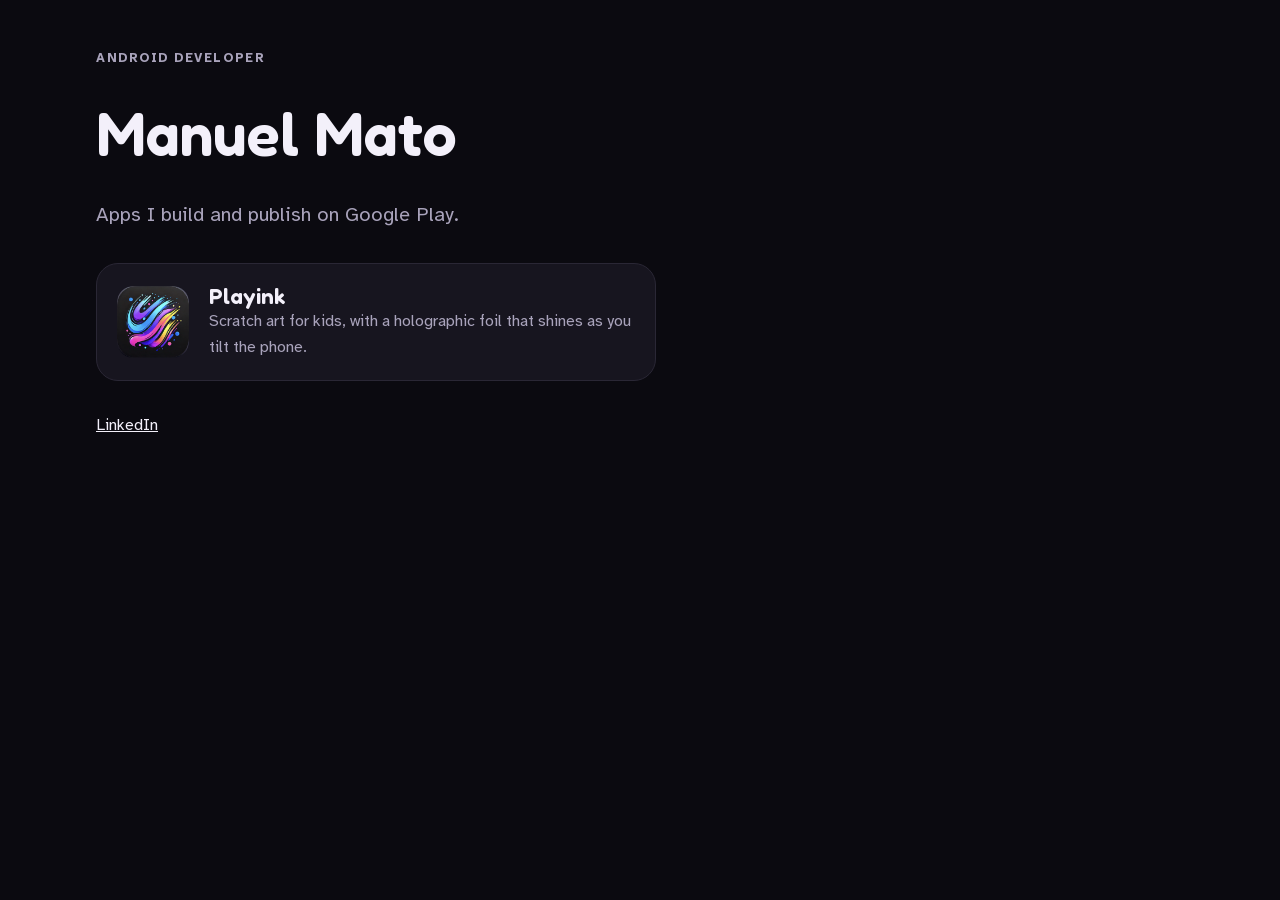
==== index.html @ 993fe649 "Add the Playink page in English and Spanish, and a short home page Co-Authored-By: Claude Opus 5.5 <" ====
<!doctype html>
<html lang="en">
<head>
<meta charset="utf-8">
<meta name="viewport" content="width=device-width, initial-scale=1, viewport-fit=cover">
<title>Manuel Mato</title>
<meta name="description" content="Android apps by Manuel Mato.">
<link rel="canonical" href="https://mnlmato.github.io/">
<meta name="theme-color" content="#0b0a10">
<link rel="icon" type="image/png" href="/playink/assets/img/icon-64.png">
<link rel="preload" href="/playink/assets/fonts/fredoka-600.woff2" as="font" type="font/woff2" crossorigin>
<link rel="stylesheet" href="/playink/assets/playink.css">
</head>
<body>
<main class="wrap home">
  <p class="eyebrow">Android developer</p>
  <h1>Manuel Mato</h1>
  <p class="lede">Apps I build and publish on Google Play.</p>
  <a class="project" href="/playink/">
    <img src="/playink/assets/img/icon-256.png" alt="" width="72" height="72">
    <div><h2>Playink</h2><p>Scratch art for kids, with a holographic foil that shines as you tilt the phone.</p></div>
  </a>
  <p><a href="https://www.linkedin.com/in/manuelmatomarino">LinkedIn</a></p>
</main>
</body>
</html>
---- playink/assets/playink.css ----
/* Playink site. A black scratch sheet: the hero is a sheet you can scratch,
   and everything below sits on the same ink, lit by thin foil edges. */

@font-face {
  font-family: "Fredoka";
  font-weight: 600;
  font-display: swap;
  src: url("fonts/fredoka-600.woff2") format("woff2");
}
@font-face {
  font-family: "Atkinson Hyperlegible";
  font-weight: 400;
  font-display: swap;
  src: url("fonts/atkinson-hyperlegible-400.woff2") format("woff2");
}
@font-face {
  font-family: "Atkinson Hyperlegible";
  font-weight: 700;
  font-display: swap;
  src: url("fonts/atkinson-hyperlegible-700.woff2") format("woff2");
}

:root {
  color-scheme: dark;
  --ink: #0b0a10;          /* the black wax layer */
  --ink-raised: #17151f;   /* toolbar-like surfaces, as in the app */
  --line: #2a2735;
  --text: #f3f0fa;
  --muted: #a9a3bb;
  --focus: #8fe3ff;
  --foil: linear-gradient(100deg, #ff9ad5, #c7a6ff 22%, #8fe3ff 45%, #a8ffcf 66%, #fff2a3 84%, #ff9ad5);
  --display: "Fredoka", "Baloo 2", ui-rounded, "Arial Rounded MT Bold", system-ui, sans-serif;
  --body: "Atkinson Hyperlegible", system-ui, -apple-system, "Segoe UI", sans-serif;
  --step-0: 1rem;
  --step-1: 1.25rem;
  --step-2: clamp(1.6rem, 1.2rem + 1.6vw, 2.2rem);
  --step-3: clamp(2.3rem, 1.4rem + 3.6vw, 3.8rem);
}

* { box-sizing: border-box; }
html { -webkit-text-size-adjust: 100%; }
body {
  margin: 0;
  background: var(--ink);
  color: var(--text);
  font-family: var(--body);
  font-size: var(--step-0);
  line-height: 1.6;
}
img { max-width: 100%; }
.wrap {
  max-width: 1120px;
  margin-inline: auto;
  padding-left: max(16px, env(safe-area-inset-left, 0px));
  padding-right: max(16px, env(safe-area-inset-right, 0px));
}
h1, h2, h3 { font-family: var(--display); font-weight: 600; line-height: 1.1; text-wrap: balance; margin: 0; }
p { margin: 0; }
a { color: inherit; }
a:focus-visible, button:focus-visible { outline: 3px solid var(--focus); outline-offset: 3px; border-radius: 10px; }
.foil-text { background: var(--foil); -webkit-background-clip: text; background-clip: text; color: transparent; }
.eyebrow { font-size: .8rem; letter-spacing: .12em; text-transform: uppercase; color: var(--muted); font-weight: 700; }

/* header */
.site-header .wrap { display: flex; align-items: center; justify-content: space-between; gap: 16px; padding-block: 20px; }
.brand { display: flex; align-items: center; gap: 12px; text-decoration: none; font-family: var(--display); font-size: 1.35rem; font-weight: 600; }
.brand img { width: 40px; height: 40px; border-radius: 10px; }
.lang { display: flex; gap: 4px; padding: 4px; border-radius: 999px; background: var(--ink-raised); border: 1px solid var(--line); }
.lang a { font-weight: 700; font-size: .875rem; color: var(--muted); text-decoration: none; padding: 6px 12px; border-radius: 999px; }
.lang a[aria-current="page"] { color: var(--ink); background: var(--text); }

/* hero */
.hero .wrap { display: grid; grid-template-columns: 1.05fr 1fr; gap: 48px; align-items: center; padding-block: 32px 72px; }
.hero-copy { display: grid; gap: 24px; min-width: 0; }
.hero h1 { font-size: var(--step-3); letter-spacing: -.01em; }
.lede { font-size: var(--step-1); color: var(--muted); max-width: 34ch; }
.cta-row { display: flex; flex-wrap: wrap; align-items: center; gap: 16px; }
.play-badge { display: inline-flex; align-items: center; height: 64px; }
.play-badge img { display: block; height: 64px; width: auto; }
.play-badge img.badge-es { height: 56px; }
.meta { font-size: .875rem; color: var(--muted); }

.sheet-frame { position: relative; padding: 2px; border-radius: 28px; background: var(--foil); max-width: 440px; width: 100%; justify-self: center; }
.sheet { position: relative; aspect-ratio: 4 / 5; border-radius: 26px; overflow: hidden; background: var(--ink); touch-action: none; cursor: crosshair; }
.sheet canvas { position: absolute; inset: 0; width: 100%; height: 100%; display: block; }
.sheet-hint {
  position: absolute; left: 50%; bottom: 18px; transform: translateX(-50%);
  font-size: .875rem; color: var(--muted); background: rgba(23, 21, 31, .85); border: 1px solid var(--line);
  padding: 6px 14px; border-radius: 999px; pointer-events: none; white-space: nowrap; transition: opacity .4s;
}
.sheet-reset {
  position: absolute; top: 14px; right: 14px; font: 700 .8rem var(--body); color: var(--text);
  background: rgba(23, 21, 31, .85); border: 1px solid var(--line); padding: 6px 12px; border-radius: 999px; cursor: pointer;
}

/* sections */
section { padding-block: 72px; border-top: 1px solid var(--line); }
.section-head { display: grid; gap: 10px; margin-bottom: 36px; max-width: 60ch; }
.section-head h2 { font-size: var(--step-2); }
.section-head p { color: var(--muted); }

/* screenshots */
.shots { display: grid; grid-template-columns: repeat(5, minmax(0, 1fr)); gap: 16px; }
.shot { display: grid; gap: 12px; margin: 0; min-width: 0; align-content: start; }
.shot img { display: block; width: 100%; height: auto; aspect-ratio: 540 / 1040; object-fit: cover; border-radius: 18px; border: 1px solid var(--line); background: #000; }
.shot figcaption { font-size: .925rem; color: var(--muted); }

/* how it works: a real sequence, so it is numbered */
.steps { display: grid; grid-template-columns: repeat(4, minmax(0, 1fr)); gap: 16px; counter-reset: step; list-style: none; margin: 0; padding: 0; }
.steps li { counter-increment: step; display: grid; gap: 8px; align-content: start; padding: 20px; border-radius: 18px; background: var(--ink-raised); border: 1px solid var(--line); min-width: 0; }
.steps li::before { content: counter(step); font-family: var(--display); font-size: 1.6rem; font-weight: 600; background: var(--foil); -webkit-background-clip: text; background-clip: text; color: transparent; }
.steps h3 { font-size: 1.15rem; }
.steps p { color: var(--muted); font-size: .95rem; }

/* families */
.family { display: grid; grid-template-columns: 1fr 1fr; gap: 48px; align-items: start; }
.promises { margin: 0; padding: 0; list-style: none; }
.promises li { display: flex; justify-content: space-between; gap: 16px; padding-block: 14px; border-bottom: 1px solid var(--line); }
.promises li:first-child { border-top: 1px solid var(--line); }
.promises b { font-weight: 700; }
.promises span { color: var(--muted); text-align: right; }
.family-note { color: var(--muted); font-size: .925rem; margin-top: 20px; }

/* video: a poster until someone presses play, so YouTube loads nothing before that */
.video { display: grid; grid-template-columns: 1.4fr 1fr; gap: 40px; align-items: center; }
.video-frame { position: relative; aspect-ratio: 16 / 9; border-radius: 18px; overflow: hidden; border: 1px solid var(--line); background: #000; min-width: 0; }
.video-frame iframe { position: absolute; inset: 0; width: 100%; height: 100%; border: 0; }
.video-play { position: absolute; inset: 0; width: 100%; height: 100%; padding: 0; border: 0; background: none; cursor: pointer; }
.video-play img { display: block; width: 100%; height: 100%; object-fit: cover; }
.video-play::after {
  content: ""; position: absolute; left: 50%; top: 50%; width: 72px; height: 72px; transform: translate(-50%, -50%);
  border-radius: 50%; background: rgba(243, 240, 250, .92) url("data:image/svg+xml,%3Csvg xmlns='http://www.w3.org/2000/svg' viewBox='0 0 24 24'%3E%3Cpath d='M9 6.5v11l9-5.5z' fill='%230b0a10'/%3E%3C/svg%3E") center / 34px no-repeat;
  transition: transform .2s;
}
.video-play:hover::after { transform: translate(-50%, -50%) scale(1.06); }
.video-copy { display: grid; gap: 14px; min-width: 0; }
.video-copy h2 { font-size: var(--step-2); }
.video-copy p { color: var(--muted); max-width: 52ch; }
.video-copy .small { font-size: .875rem; }

/* footer */
.site-footer { border-top: 1px solid var(--line); padding-block: 40px; color: var(--muted); font-size: .925rem; }
.site-footer .wrap { display: flex; flex-wrap: wrap; justify-content: space-between; gap: 16px 32px; }
.site-footer nav { display: flex; flex-wrap: wrap; gap: 8px 24px; }
.legal { display: grid; gap: 6px; }
.tm { font-size: .8rem; }

/* root page */
.home { display: grid; gap: 32px; padding-block: 48px 96px; }
.home h1 { font-size: var(--step-3); }
.home .lede { max-width: 46ch; }
.project { display: flex; align-items: center; gap: 20px; padding: 20px; border-radius: 22px; background: var(--ink-raised); border: 1px solid var(--line); text-decoration: none; max-width: 560px; }
.project img { width: 72px; height: 72px; border-radius: 16px; flex: none; }
.project h2 { font-size: 1.4rem; }
.project p { color: var(--muted); }

@media (max-width: 900px) {
  .hero .wrap, .family, .video { grid-template-columns: 1fr; }
  .hero .wrap { gap: 36px; padding-block: 16px 56px; }
  .shots { grid-template-columns: repeat(5, 62%); overflow-x: auto; scroll-snap-type: x mandatory; padding-bottom: 8px; }
  .shot { scroll-snap-align: start; }
  .steps { grid-template-columns: repeat(2, minmax(0, 1fr)); }
}
@media (max-width: 480px) {
  .steps { grid-template-columns: 1fr; }
  .promises li { flex-direction: column; gap: 2px; }
  .promises span { text-align: left; }
  section { padding-block: 56px; }
}
@media (prefers-reduced-motion: reduce) {
  .sheet-hint, .video-play::after { transition: none; }
}
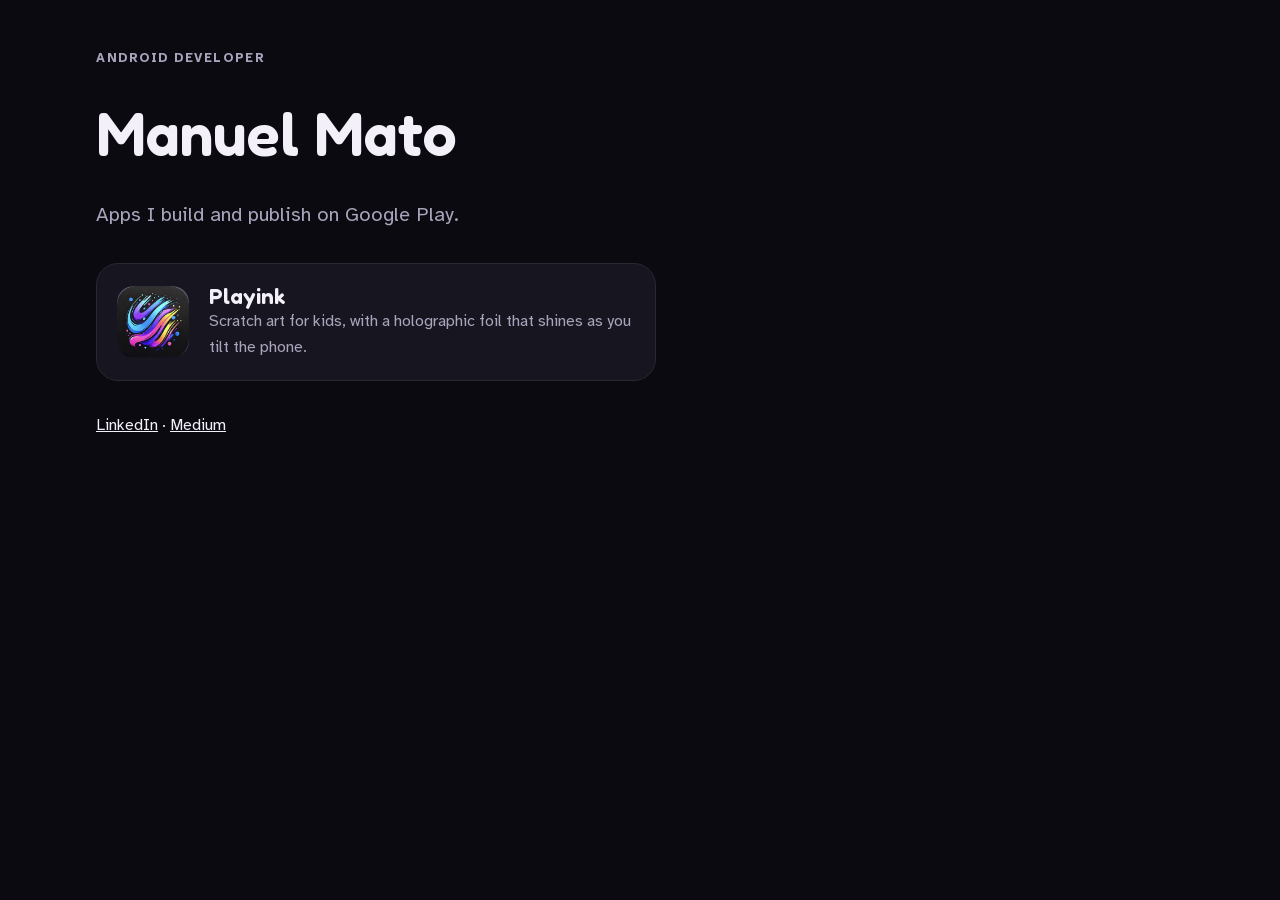
==== commit b9a91c7b: "Put the search term in the H1 and link the Medium articles The H1 now says "Scratch art for kids" / " ====
--- a/index.html
+++ b/index.html
@@ -3,9 +3,18 @@
 <head>
 <meta charset="utf-8">
 <meta name="viewport" content="width=device-width, initial-scale=1, viewport-fit=cover">
-<title>Manuel Mato</title>
-<meta name="description" content="Android apps by Manuel Mato.">
+<title>Manuel Mato – Android developer</title>
+<meta name="description" content="Manuel Mato, Android developer. Apps on Google Play, including Playink, a scratch art app for kids with a holographic foil.">
 <link rel="canonical" href="https://mnlmato.github.io/">
+<meta property="og:type" content="profile">
+<meta property="og:site_name" content="Manuel Mato">
+<meta property="og:title" content="Manuel Mato – Android developer">
+<meta property="og:description" content="Apps I build and publish on Google Play, including Playink.">
+<meta property="og:url" content="https://mnlmato.github.io/">
+<meta property="og:image" content="https://mnlmato.github.io/playink/assets/img/share-en.jpg">
+<meta name="twitter:card" content="summary_large_image">
+<script type="application/ld+json">{"@context": "https://schema.org", "@type": "WebSite", "name": "Manuel Mato", "alternateName": ["mnlmato", "mnlmato.github.io"], "url": "https://mnlmato.github.io/"}</script>
+<script type="application/ld+json">{"@context": "https://schema.org", "@type": "Person", "name": "Manuel Mato", "jobTitle": "Android developer", "url": "https://mnlmato.github.io/", "sameAs": ["https://www.linkedin.com/in/manuelmatomarino", "https://github.com/mnlmato", "https://medium.com/@manuelmato"]}</script>
 <meta name="theme-color" content="#0b0a10">
 <link rel="icon" type="image/png" href="/playink/assets/img/icon-64.png">
 <link rel="preload" href="/playink/assets/fonts/fredoka-600.woff2" as="font" type="font/woff2" crossorigin>
@@ -20,7 +29,7 @@
     <img src="/playink/assets/img/icon-256.png" alt="" width="72" height="72">
     <div><h2>Playink</h2><p>Scratch art for kids, with a holographic foil that shines as you tilt the phone.</p></div>
   </a>
-  <p><a href="https://www.linkedin.com/in/manuelmatomarino">LinkedIn</a></p>
+  <p><a href="https://www.linkedin.com/in/manuelmatomarino">LinkedIn</a> · <a href="https://medium.com/@manuelmato">Medium</a></p>
 </main>
 </body>
 </html>
--- a/playink/assets/playink.css
+++ b/playink/assets/playink.css
@@ -170,3 +170,12 @@
 @media (prefers-reduced-motion: reduce) {
   .sheet-hint, .video-play::after { transition: none; }
 }
+
+/* questions */
+.faq { display: grid; grid-template-columns: repeat(2, minmax(0, 1fr)); gap: 0 48px; margin: 0; }
+.faq-item { display: grid; gap: 6px; padding-block: 18px; border-top: 1px solid var(--line); min-width: 0; }
+.faq dt { font-weight: 700; }
+.faq dd { margin: 0; color: var(--muted); }
+@media (max-width: 900px) {
+  .faq { grid-template-columns: 1fr; }
+}
